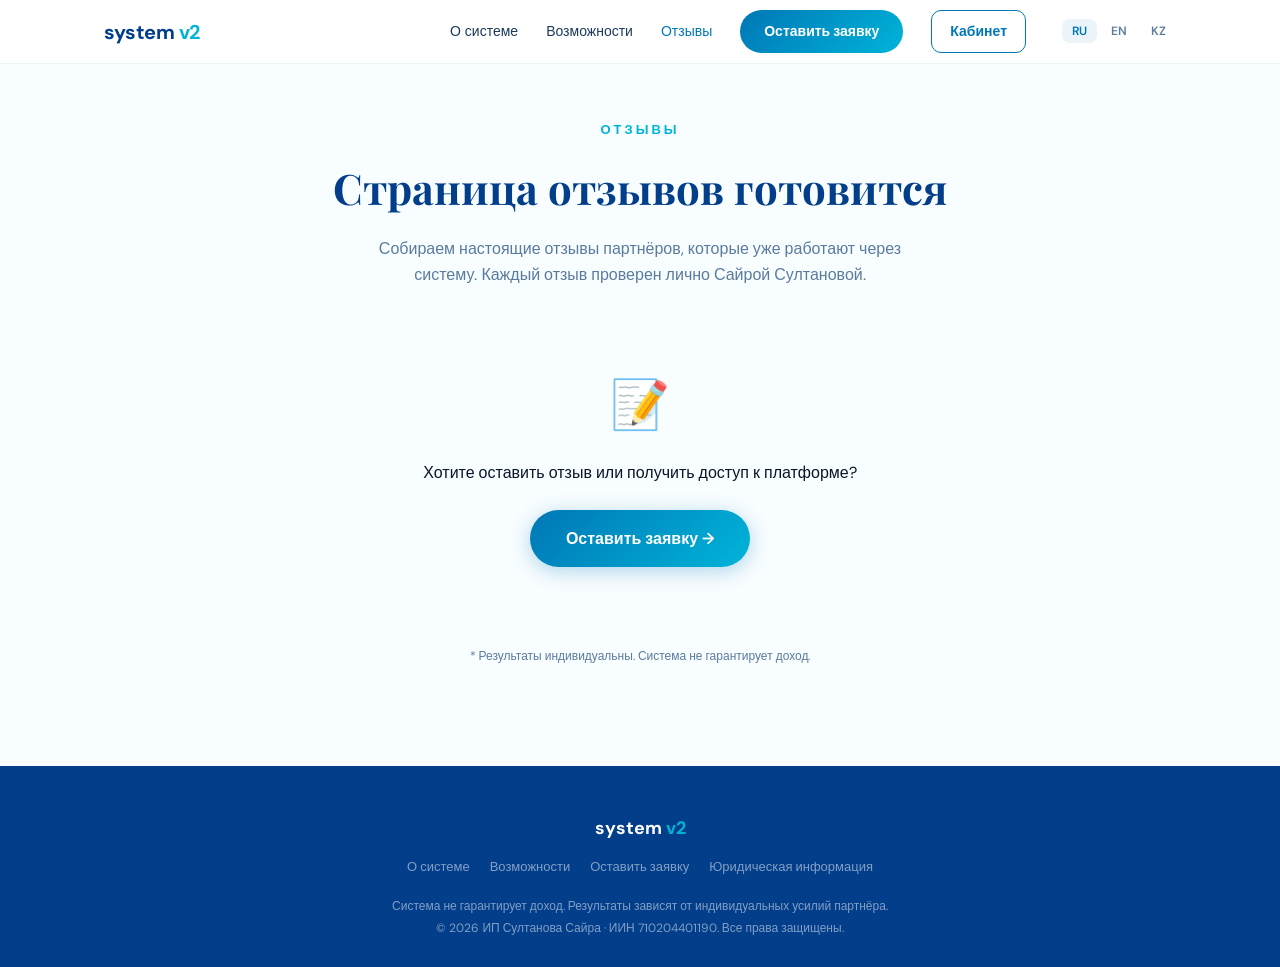
==== reviews.html @ fe2f871b "feat(lp+kb): compliance UTP rewrite + KB reingest from /docs Сессия 2026-05-21 (см. obsidian-vault/d" ====
<!DOCTYPE html>
<html lang="ru">
<head>
  <meta charset="UTF-8">
  <meta name="viewport" content="width=device-width, initial-scale=1.0">
  <title>Отзывы — system v2</title>
  <link rel="icon" type="image/svg+xml" href="assets/images/favicon.svg">
  <link rel="stylesheet" href="assets/css/style.css">
</head>
<body>

<!-- HEADER -->
<header class="header">
  <div class="header-inner">
    <a href="index.html" class="logo">system <b>v2</b></a>
    <nav class="nav">
      <a href="index.html#about" class="nav-link">
        <span data-lang="ru">О системе</span>
        <span data-lang="en">About</span>
        <span data-lang="kz">Жүйе туралы</span>
      </a>
      <a href="index.html#features" class="nav-link">
        <span data-lang="ru">Возможности</span>
        <span data-lang="en">Features</span>
        <span data-lang="kz">Мүмкіндіктер</span>
      </a>
      <a href="reviews.html" class="nav-link" style="color:var(--ocean)">
        <span data-lang="ru">Отзывы</span>
        <span data-lang="en">Reviews</span>
        <span data-lang="kz">Пікірлер</span>
      </a>
      <a href="index.html#join" class="nav-cta">
        <span data-lang="ru">Оставить заявку</span>
        <span data-lang="en">Request access</span>
        <span data-lang="kz">Өтінім қалдыру</span>
      </a>
      <a href="login.html" class="nav-link nav-cabinet">
        <span data-lang="ru">Кабинет</span>
        <span data-lang="en">Dashboard</span>
        <span data-lang="kz">Кабинет</span>
      </a>
      <div class="lang-switch">
        <button class="lang-btn active" data-set-lang="ru">RU</button>
        <button class="lang-btn" data-set-lang="en">EN</button>
        <button class="lang-btn" data-set-lang="kz">KZ</button>
      </div>
    </nav>
    <button class="mobile-menu-btn" onclick="document.querySelector('.nav').classList.toggle('mobile-open')">☰</button>
  </div>
</header>

<section class="section" style="padding-top:120px;">
  <div class="container">
    <div class="section-label">
      <span data-lang="ru">ОТЗЫВЫ</span>
      <span data-lang="en">REVIEWS</span>
      <span data-lang="kz">ПІКІРЛЕР</span>
    </div>
    <div class="section-title">
      <span data-lang="ru">Страница отзывов готовится</span>
      <span data-lang="en">Reviews page is in preparation</span>
      <span data-lang="kz">Пікірлер беті дайындалуда</span>
    </div>
    <div class="section-desc">
      <span data-lang="ru">Собираем настоящие отзывы партнёров, которые уже работают через систему. Каждый отзыв проверен лично Сайрой Султановой.</span>
      <span data-lang="en">We are collecting real reviews from partners already using the system. Every review is personally verified by Saira Sultanova.</span>
      <span data-lang="kz">Жүйе арқылы жұмыс істеп жатқан серіктестердің шынайы пікірлерін жинап жатырмыз. Әр пікір Сайра Сұлтанованың жеке тексеруінен өтеді.</span>
    </div>

    <div style="max-width:600px; margin:48px auto; padding:32px; border:1px solid var(--border); border-radius:16px; text-align:center;">
      <div style="font-size:48px; margin-bottom:16px;">📝</div>
      <p style="font-size:16px; margin-bottom:24px;">
        <span data-lang="ru">Хотите оставить отзыв или получить доступ к платформе?</span>
        <span data-lang="en">Want to leave a review or get access to the platform?</span>
        <span data-lang="kz">Пікір қалдырғыңыз келе ме немесе платформаға қол жеткізгіңіз келе ме?</span>
      </p>
      <a href="index.html#join" class="btn-primary" style="display:inline-block;">
        <span data-lang="ru">Оставить заявку →</span>
        <span data-lang="en">Request access →</span>
        <span data-lang="kz">Өтінім қалдыру →</span>
      </a>
    </div>

    <p style="text-align:center; font-size:12px; color:var(--text-light); margin-top:32px;">
      <span data-lang="ru">* Результаты индивидуальны. Система не гарантирует доход.</span>
      <span data-lang="en">* Results are individual. The system does not guarantee income.</span>
      <span data-lang="kz">* Нәтижелер жеке. Жүйе табысқа кепілдік бермейді.</span>
    </p>
  </div>
</section>

<!-- FOOTER -->
<footer class="footer">
  <div class="footer-inner">
    <div class="footer-logo">system <b>v2</b></div>
    <div class="footer-links">
      <a href="index.html#about">
        <span data-lang="ru">О системе</span><span data-lang="en">About</span><span data-lang="kz">Жүйе туралы</span>
      </a>
      <a href="index.html#features">
        <span data-lang="ru">Возможности</span><span data-lang="en">Features</span><span data-lang="kz">Мүмкіндіктер</span>
      </a>
      <a href="index.html#join">
        <span data-lang="ru">Оставить заявку</span><span data-lang="en">Request access</span><span data-lang="kz">Өтінім қалдыру</span>
      </a>
      <a href="legal.html">
        <span data-lang="ru">Юридическая информация</span><span data-lang="en">Legal</span><span data-lang="kz">Заңды ақпарат</span>
      </a>
    </div>
    <p class="footer-legal">
      <span data-lang="ru">Система не гарантирует доход. Результаты зависят от индивидуальных усилий партнёра.<br>© 2026 ИП Султанова Сайра · ИИН 710204401190. Все права защищены.</span>
      <span data-lang="en">The system does not guarantee income. Results depend on individual efforts.<br>© 2026 IE Sultanova Saira · IIN 710204401190. All rights reserved.</span>
      <span data-lang="kz">Жүйе табысқа кепілдік бермейді. Нәтижелер жеке күш-жігерге байланысты.<br>© 2026 ЖК Сұлтанова Сайра · ЖСН 710204401190. Барлық құқықтар қорғалған.</span>
    </p>
  </div>
</footer>

<script src="assets/js/app.js"></script>
</body>
</html>
---- assets/css/style.css ----
/* ============================================
   SYSTEM V2 — LANDING PAGE STYLES
   Palette: Azure Coast
   ============================================ */

@import url('https://fonts.googleapis.com/css2?family=Playfair+Display:ital,wght@0,400;0,600;0,700;1,400&family=DM+Sans:wght@300;400;500;600;700&display=swap');

/* === VARIABLES === */
:root {
  --ocean: #0077B6;
  --ocean-deep: #023E8A;
  --azure: #00B4D8;
  --sky: #90E0EF;
  --breeze: #CAF0F8;
  --white: #F8FDFF;
  --sand: #FFF8F0;
  --sun: #FFB703;
  --sun-warm: #FB8500;
  --coral: #FF6B6B;
  --text-dark: #0A1628;
  --text-body: #1B3A5C;
  --text-light: #5B7B9E;
  --glass: rgba(255,255,255,0.85);
  --glass-strong: rgba(255,255,255,0.95);
  --radius-sm: 12px;
  --radius-md: 18px;
  --radius-lg: 24px;
  --radius-pill: 60px;
}

/* === RESET === */
*, *::before, *::after { margin: 0; padding: 0; box-sizing: border-box; }
html { scroll-behavior: smooth; }
body {
  font-family: 'DM Sans', -apple-system, sans-serif;
  color: var(--text-dark);
  background: var(--white);
  -webkit-font-smoothing: antialiased;
  -moz-osx-font-smoothing: grayscale;
  line-height: 1.6;
  overflow-x: hidden;
}
img { max-width: 100%; display: block; }
a { text-decoration: none; color: inherit; }
button { cursor: pointer; border: none; background: none; font-family: inherit; }
input, select, textarea { font-family: inherit; }

/* === UTILITY === */
.container { max-width: 1120px; margin: 0 auto; padding: 0 24px; }
[data-lang] { display: none; }
[data-lang="ru"] { display: inline; }

/* === HEADER === */
.header {
  position: fixed;
  top: 0; left: 0; right: 0;
  z-index: 100;
  height: 64px;
  background: var(--glass-strong);
  backdrop-filter: blur(24px);
  -webkit-backdrop-filter: blur(24px);
  border-bottom: 1px solid rgba(0,119,182,0.08);
  transition: box-shadow 0.3s;
}
.header.scrolled { box-shadow: 0 2px 20px rgba(0,119,182,0.08); }
.header-inner {
  max-width: 1120px;
  margin: 0 auto;
  padding: 0 24px;
  height: 100%;
  display: flex;
  align-items: center;
  justify-content: space-between;
}
.logo {
  font-weight: 700;
  font-size: 20px;
  color: var(--ocean-deep);
  letter-spacing: -0.5px;
}
.logo b { color: var(--azure); font-weight: 700; }
.nav { display: flex; align-items: center; gap: 28px; }
.nav-link {
  font-size: 14px;
  font-weight: 500;
  color: var(--text-body);
  transition: color 0.2s;
}
.nav-link:hover { color: var(--ocean); }
.nav-cta {
  display: inline-flex;
  align-items: center;
  padding: 10px 24px;
  background: linear-gradient(135deg, var(--ocean), var(--azure));
  color: #fff;
  font-size: 14px;
  font-weight: 600;
  border-radius: var(--radius-pill);
  transition: transform 0.2s, box-shadow 0.2s;
}
.nav-cta:hover {
  transform: translateY(-1px);
  box-shadow: 0 6px 20px rgba(0,119,182,0.3);
}
.nav-cabinet {
  display: inline-flex;
  align-items: center;
  padding: 9px 18px;
  border: 1.5px solid var(--ocean);
  color: var(--ocean);
  border-radius: 10px;
  font-size: 14px;
  font-weight: 600;
  transition: all 0.2s;
}
.nav-cabinet:hover {
  background: var(--ocean);
  color: #fff;
}
.lang-switch {
  display: flex;
  gap: 4px;
  margin-left: 8px;
}
.lang-btn {
  font-size: 12px;
  font-weight: 600;
  padding: 4px 10px;
  border-radius: 8px;
  color: var(--text-light);
  transition: all 0.2s;
}
.lang-btn:hover, .lang-btn.active {
  color: var(--ocean);
  background: rgba(0,119,182,0.08);
}
.mobile-menu-btn {
  display: none;
  width: 36px; height: 36px;
  align-items: center;
  justify-content: center;
  font-size: 22px;
  color: var(--text-body);
}

/* === BUTTONS === */
.btn-primary {
  display: inline-flex;
  align-items: center;
  gap: 10px;
  padding: 16px 36px;
  background: linear-gradient(135deg, var(--ocean), var(--azure));
  color: #fff;
  font-size: 16px;
  font-weight: 600;
  border-radius: var(--radius-pill);
  transition: all 0.3s;
  box-shadow: 0 4px 20px rgba(0,119,182,0.3);
}
.btn-primary:hover {
  transform: translateY(-2px);
  box-shadow: 0 8px 32px rgba(0,119,182,0.4);
}
.btn-secondary {
  display: inline-flex;
  align-items: center;
  gap: 10px;
  padding: 16px 36px;
  background: var(--glass);
  color: var(--ocean);
  font-size: 16px;
  font-weight: 600;
  border: 2px solid rgba(0,119,182,0.15);
  border-radius: var(--radius-pill);
  backdrop-filter: blur(10px);
  transition: all 0.3s;
}
.btn-secondary:hover {
  border-color: var(--ocean);
  background: rgba(0,119,182,0.04);
}

/* === SECTION COMMON === */
.section { padding: 100px 0; }
.section-alt { background: var(--breeze); }
.section-label {
  font-size: 13px;
  font-weight: 700;
  text-transform: uppercase;
  letter-spacing: 3px;
  color: var(--azure);
  margin-bottom: 14px;
  text-align: center;
}
.section-title {
  font-family: 'Playfair Display', serif;
  font-size: clamp(28px, 3.5vw, 42px);
  font-weight: 700;
  color: var(--ocean-deep);
  text-align: center;
  margin-bottom: 14px;
}
.section-desc {
  font-size: 16px;
  color: var(--text-light);
  text-align: center;
  max-width: 540px;
  margin: 0 auto 48px;
  line-height: 1.6;
}

/* === SECTION BACKGROUNDS === */
.section-bg {
  position: relative;
  background-size: cover;
  background-position: center;
  background-repeat: no-repeat;
  isolation: isolate;
}
.section-bg::before {
  content: '';
  position: absolute;
  inset: 0;
  background: linear-gradient(180deg, rgba(10,22,40,0.82) 0%, rgba(2,62,138,0.78) 100%);
  z-index: -1;
}
.section-bg .section-label { color: var(--sky); }
.section-bg .section-title { color: #fff; }
.section-bg .section-desc { color: rgba(255,255,255,0.78); }
.section-bg .step-card h3 { color: #fff; }
.section-bg .step-card p { color: rgba(255,255,255,0.78); }
.section-bg .step-num { color: var(--sky); }
.section-bg .compare-table {
  background: rgba(255,255,255,0.97);
  border-radius: var(--radius-lg);
  overflow: hidden;
  box-shadow: 0 20px 60px rgba(0,0,0,0.25);
}

.bg-pool { background-image: url('../images/pool.png'); }
.bg-suite { background-image: url('../images/suite.png'); }
.bg-restaurant { background-image: url('../images/restaurant.png'); }
.bg-port { background-image: url('../images/port.png'); }

@media (min-width: 1024px) {
  .section-bg { background-attachment: fixed; }
}

/* === HERO === */
.hero {
  position: relative;
  min-height: 100vh;
  display: flex;
  align-items: center;
  padding: 100px 0 60px;
  overflow: hidden;
}
.hero-video {
  position: absolute;
  inset: 0;
  width: 100%;
  height: 100%;
  object-fit: cover;
  z-index: 0;
}
.hero-overlay {
  position: absolute;
  inset: 0;
  background: linear-gradient(180deg, rgba(248,253,255,0.55) 0%, rgba(202,240,248,0.70) 100%);
  z-index: 1;
}
.hero-bg {
  position: absolute;
  inset: 0;
  background:
    radial-gradient(ellipse at 25% 40%, rgba(144,224,239,0.3) 0%, transparent 60%),
    radial-gradient(ellipse at 75% 20%, rgba(0,180,216,0.15) 0%, transparent 50%),
    radial-gradient(ellipse at 55% 85%, rgba(202,240,248,0.5) 0%, transparent 50%),
    linear-gradient(180deg, var(--white) 0%, var(--breeze) 50%, var(--white) 100%);
  z-index: 0;
}
.hero-bg-image {
  position: absolute;
  inset: 0;
  background-size: cover;
  background-position: center;
  opacity: 0.18;
  z-index: 0;
}
/* Floating orbs */
.orb {
  position: absolute;
  border-radius: 50%;
  filter: blur(70px);
  opacity: 0.35;
  z-index: 0;
  animation: orbFloat 10s ease-in-out infinite;
}
.orb-1 { width: 320px; height: 320px; background: var(--azure); top: 8%; right: 8%; }
.orb-2 { width: 220px; height: 220px; background: var(--sky); bottom: 18%; left: 4%; animation-delay: -4s; }
.orb-3 { width: 160px; height: 160px; background: var(--sun); top: 35%; right: 28%; opacity: 0.18; animation-delay: -7s; }
@keyframes orbFloat {
  0%, 100% { transform: translateY(0) scale(1); }
  50% { transform: translateY(-22px) scale(1.04); }
}
.hero-content {
  position: relative;
  z-index: 2;
  max-width: 660px;
}
.hero-badge {
  display: inline-flex;
  align-items: center;
  gap: 8px;
  background: var(--glass);
  border: 1px solid rgba(0,180,216,0.2);
  padding: 8px 20px;
  border-radius: var(--radius-pill);
  font-size: 13px;
  font-weight: 600;
  color: var(--ocean);
  margin-bottom: 28px;
  backdrop-filter: blur(10px);
  animation: fadeUp 0.7s ease-out;
}
.hero-badge::before {
  content: '';
  width: 8px; height: 8px;
  background: var(--sun);
  border-radius: 50%;
  animation: pulse 2s infinite;
}
@keyframes pulse {
  0%, 100% { opacity: 1; transform: scale(1); }
  50% { opacity: 0.4; transform: scale(1.4); }
}
.hero h1 {
  font-family: 'Playfair Display', serif;
  font-size: clamp(36px, 5vw, 60px);
  font-weight: 700;
  line-height: 1.1;
  color: var(--ocean-deep);
  margin-bottom: 22px;
  animation: fadeUp 0.7s ease-out 0.1s both;
}
.hero h1 em {
  font-style: normal;
  background: linear-gradient(135deg, var(--ocean), var(--azure));
  -webkit-background-clip: text;
  -webkit-text-fill-color: transparent;
  background-clip: text;
}
.hero-sub {
  font-size: 18px;
  line-height: 1.7;
  color: var(--text-body);
  max-width: 520px;
  margin-bottom: 36px;
  animation: fadeUp 0.7s ease-out 0.2s both;
}
.hero-actions {
  display: flex;
  gap: 14px;
  flex-wrap: wrap;
  animation: fadeUp 0.7s ease-out 0.3s both;
}
.hero-stats {
  display: flex;
  gap: 40px;
  margin-top: 56px;
  animation: fadeUp 0.7s ease-out 0.4s both;
}
.hero-stat-num {
  font-family: 'Playfair Display', serif;
  font-size: 34px;
  font-weight: 700;
  color: var(--ocean);
  line-height: 1;
}
.hero-stat-label {
  font-size: 13px;
  color: var(--text-light);
  margin-top: 4px;
  font-weight: 500;
}
@keyframes fadeUp {
  from { opacity: 0; transform: translateY(26px); }
  to { opacity: 1; transform: translateY(0); }
}

/* === PROBLEMS === */
.problems-grid {
  display: grid;
  grid-template-columns: repeat(3, 1fr);
  gap: 20px;
}
.problem-card {
  background: var(--glass-strong);
  border: 1px solid rgba(0,119,182,0.08);
  border-radius: var(--radius-lg);
  padding: 36px 28px;
  text-align: center;
  transition: all 0.3s;
}
.problem-card:hover {
  transform: translateY(-4px);
  box-shadow: 0 12px 40px rgba(0,119,182,0.08);
}
.problem-icon {
  font-size: 40px;
  margin-bottom: 18px;
}
.problem-card h3 {
  font-size: 18px;
  font-weight: 700;
  color: var(--ocean-deep);
  margin-bottom: 10px;
}
.problem-card p {
  font-size: 14px;
  color: var(--text-light);
  line-height: 1.6;
}

/* === FEATURES === */
.features-grid {
  display: grid;
  grid-template-columns: repeat(auto-fit, minmax(250px, 1fr));
  gap: 20px;
}
.feature-card {
  background: var(--glass-strong);
  border: 1px solid rgba(0,180,216,0.1);
  border-radius: var(--radius-lg);
  padding: 32px 24px;
  transition: all 0.3s;
}
.feature-card:hover {
  transform: translateY(-4px);
  box-shadow: 0 12px 40px rgba(0,119,182,0.1);
  border-color: rgba(0,180,216,0.25);
}
.feature-icon {
  width: 52px; height: 52px;
  border-radius: 14px;
  display: flex;
  align-items: center;
  justify-content: center;
  font-size: 24px;
  margin-bottom: 18px;
}
.fi-blue { background: rgba(0,119,182,0.1); }
.fi-azure { background: rgba(0,180,216,0.1); }
.fi-sun { background: rgba(255,183,3,0.12); }
.fi-green { background: rgba(6,214,160,0.1); }
.feature-card h3 {
  font-size: 17px;
  font-weight: 700;
  color: var(--ocean-deep);
  margin-bottom: 8px;
}
.feature-card p {
  font-size: 14px;
  color: var(--text-light);
  line-height: 1.6;
}

/* === STEPS === */
.steps-grid {
  display: grid;
  grid-template-columns: repeat(3, 1fr);
  gap: 24px;
  counter-reset: step;
}
.step-card {
  text-align: center;
  padding: 36px 24px;
  position: relative;
}
.step-num {
  font-family: 'Playfair Display', serif;
  font-size: 56px;
  font-weight: 700;
  color: var(--breeze);
  line-height: 1;
  margin-bottom: 16px;
}
.step-card h3 {
  font-size: 18px;
  font-weight: 700;
  color: var(--ocean-deep);
  margin-bottom: 10px;
}
.step-card p {
  font-size: 14px;
  color: var(--text-light);
  line-height: 1.6;
}

/* === COMPARISON TABLE === */
.compare-table {
  width: 100%;
  max-width: 700px;
  margin: 0 auto;
  border-collapse: separate;
  border-spacing: 0;
  background: var(--glass-strong);
  border-radius: var(--radius-lg);
  overflow: hidden;
  border: 1px solid rgba(0,119,182,0.08);
}
.compare-table th, .compare-table td {
  padding: 16px 20px;
  text-align: center;
  font-size: 14px;
}
.compare-table thead th {
  background: var(--ocean-deep);
  color: #fff;
  font-weight: 700;
  font-size: 15px;
}
.compare-table thead th:first-child { text-align: left; }
.compare-table tbody td {
  border-bottom: 1px solid rgba(0,119,182,0.06);
}
.compare-table tbody td:first-child {
  text-align: left;
  font-weight: 600;
  color: var(--text-body);
}
.compare-table tbody tr:last-child td { border-bottom: none; }
.compare-yes { color: var(--ocean); font-weight: 700; font-size: 18px; }
.compare-no { color: var(--coral); font-size: 18px; }

/* === ACCESS GATE === */
.access-section {
  padding: 80px 0;
  background: linear-gradient(180deg, var(--breeze) 0%, var(--white) 100%);
}
.access-card {
  max-width: 520px;
  margin: 0 auto;
  background: var(--glass-strong);
  border: 1px solid rgba(0,119,182,0.1);
  border-radius: var(--radius-lg);
  padding: 48px 36px;
  text-align: center;
  box-shadow: 0 8px 40px rgba(0,119,182,0.06);
}
.access-card .lock-icon {
  font-size: 48px;
  margin-bottom: 20px;
}
.access-card h2 {
  font-family: 'Playfair Display', serif;
  font-size: 26px;
  color: var(--ocean-deep);
  margin-bottom: 10px;
}
.access-card p {
  font-size: 15px;
  color: var(--text-light);
  margin-bottom: 28px;
  line-height: 1.6;
}
.ref-input-group {
  display: flex;
  gap: 10px;
  max-width: 380px;
  margin: 0 auto 12px;
}
.ref-input-group input {
  flex: 1;
  padding: 14px 18px;
  border: 2px solid rgba(0,119,182,0.15);
  border-radius: var(--radius-sm);
  font-size: 15px;
  outline: none;
  transition: border-color 0.2s;
  text-transform: uppercase;
}
.ref-input-group input:focus {
  border-color: var(--azure);
  box-shadow: 0 0 0 3px rgba(0,180,216,0.1);
}
.ref-input-group button {
  padding: 14px 24px;
  background: linear-gradient(135deg, var(--ocean), var(--azure));
  color: #fff;
  font-weight: 600;
  font-size: 15px;
  border-radius: var(--radius-sm);
  white-space: nowrap;
  transition: all 0.2s;
}
.ref-input-group button:hover {
  box-shadow: 0 4px 16px rgba(0,119,182,0.3);
}
.ref-error {
  color: var(--coral);
  font-size: 13px;
  font-weight: 600;
  margin-top: 8px;
  display: none;
}
.ref-error.show { display: block; }

/* === FORM === */
.form-section {
  padding: 80px 0;
  display: none;
}
.form-section.visible { display: block; }
.form-card {
  max-width: 520px;
  margin: 0 auto;
  background: var(--glass-strong);
  border: 1px solid rgba(0,180,216,0.1);
  border-radius: var(--radius-lg);
  padding: 44px 36px;
  box-shadow: 0 8px 40px rgba(0,119,182,0.06);
}
.form-card h3 {
  font-family: 'Playfair Display', serif;
  font-size: 24px;
  color: var(--ocean-deep);
  text-align: center;
  margin-bottom: 6px;
}
.form-sub {
  font-size: 14px;
  color: var(--text-light);
  text-align: center;
  margin-bottom: 28px;
}
.form-row {
  display: grid;
  grid-template-columns: 1fr 1fr;
  gap: 12px;
}
.form-group { margin-bottom: 16px; }
.form-group label {
  display: block;
  font-size: 13px;
  font-weight: 600;
  color: var(--text-body);
  margin-bottom: 5px;
}
.form-group input,
.form-group select {
  width: 100%;
  padding: 12px 16px;
  border: 1.5px solid rgba(0,119,182,0.15);
  border-radius: var(--radius-sm);
  font-size: 15px;
  color: var(--text-dark);
  background: #fff;
  transition: border-color 0.2s, box-shadow 0.2s;
  outline: none;
}
.form-group input:focus,
.form-group select:focus {
  border-color: var(--azure);
  box-shadow: 0 0 0 3px rgba(0,180,216,0.1);
}
.form-group input::placeholder { color: var(--text-light); opacity: 0.5; }
.form-group input[readonly] {
  background: var(--breeze);
  color: var(--text-light);
}
.form-ref-switch {
  display: inline-block;
  margin-top: 6px;
  font-size: 12px;
  color: var(--ocean);
  text-decoration: underline;
  cursor: pointer;
}
.form-ref-switch:hover { color: var(--ocean-deep); }
.form-consent {
  display: flex;
  align-items: flex-start;
  gap: 10px;
  margin: 18px 0 10px;
}
.form-consent input[type="checkbox"] {
  margin-top: 3px;
  accent-color: var(--ocean);
  width: 16px; height: 16px;
  flex-shrink: 0;
}
.form-consent label {
  font-size: 12px;
  color: var(--text-light);
  line-height: 1.5;
}
.form-consent a { color: var(--ocean); text-decoration: underline; }
.form-submit {
  width: 100%;
  padding: 16px;
  background: linear-gradient(135deg, var(--ocean), var(--azure));
  color: #fff;
  font-size: 16px;
  font-weight: 700;
  border-radius: 14px;
  margin-top: 8px;
  transition: all 0.3s;
  box-shadow: 0 4px 20px rgba(0,119,182,0.3);
}
.form-submit:hover {
  transform: translateY(-2px);
  box-shadow: 0 8px 32px rgba(0,119,182,0.4);
}
.form-submit:disabled {
  opacity: 0.6;
  cursor: not-allowed;
  transform: none;
}

/* === MODAL === */
.modal-overlay {
  position: fixed;
  inset: 0;
  background: rgba(10,25,41,0.6);
  backdrop-filter: blur(8px);
  z-index: 200;
  display: none;
  align-items: center;
  justify-content: center;
  padding: 24px;
}
.modal-overlay.show { display: flex; }
.modal-box {
  background: #fff;
  border-radius: var(--radius-lg);
  padding: 48px 36px;
  text-align: center;
  max-width: 400px;
  width: 100%;
  animation: fadeUp 0.3s ease-out;
}
.modal-box .modal-icon { font-size: 56px; margin-bottom: 16px; }
.modal-box h3 {
  font-family: 'Playfair Display', serif;
  font-size: 22px;
  color: var(--ocean-deep);
  margin-bottom: 10px;
}
.modal-box p {
  font-size: 15px;
  color: var(--text-light);
  margin-bottom: 24px;
}
.modal-close {
  padding: 12px 32px;
  background: linear-gradient(135deg, var(--ocean), var(--azure));
  color: #fff;
  font-weight: 600;
  font-size: 15px;
  border-radius: var(--radius-pill);
}

/* === FOOTER === */
.footer {
  padding: 48px 0 28px;
  background: var(--ocean-deep);
  color: rgba(255,255,255,0.5);
}
.footer-inner {
  max-width: 1120px;
  margin: 0 auto;
  padding: 0 24px;
  text-align: center;
}
.footer-logo {
  font-weight: 700;
  font-size: 18px;
  color: #fff;
  margin-bottom: 14px;
}
.footer-logo b { color: var(--azure); }
.footer-links {
  display: flex;
  justify-content: center;
  flex-wrap: wrap;
  gap: 20px;
  margin-bottom: 18px;
}
.footer-links a {
  font-size: 13px;
  color: rgba(255,255,255,0.5);
  transition: color 0.2s;
}
.footer-links a:hover { color: var(--azure); }
.footer-legal {
  font-size: 12px;
  line-height: 1.8;
  max-width: 500px;
  margin: 0 auto;
}
.footer-legal a { color: var(--azure); }

/* === REVIEWS PAGE === */
.reviews-grid {
  display: grid;
  grid-template-columns: repeat(auto-fit, minmax(300px, 1fr));
  gap: 20px;
}
.review-card {
  background: var(--glass-strong);
  border: 1px solid rgba(0,119,182,0.08);
  border-radius: var(--radius-lg);
  padding: 32px 28px;
}
.review-header {
  display: flex;
  align-items: center;
  gap: 14px;
  margin-bottom: 16px;
}
.review-avatar {
  width: 48px; height: 48px;
  border-radius: 14px;
  background: linear-gradient(135deg, var(--ocean), var(--azure));
  display: flex;
  align-items: center;
  justify-content: center;
  font-size: 16px;
  font-weight: 700;
  color: #fff;
}
.review-name { font-size: 16px; font-weight: 700; color: var(--ocean-deep); }
.review-city { font-size: 12px; color: var(--text-light); }
.review-stars { color: var(--sun); font-size: 16px; margin-bottom: 12px; }
.review-text { font-size: 14px; color: var(--text-body); line-height: 1.7; }

/* === LEGAL PAGE === */
.legal-content {
  max-width: 780px;
  margin: 0 auto;
  padding: 100px 24px 60px;
}
.legal-content h1 {
  font-family: 'Playfair Display', serif;
  font-size: 32px;
  color: var(--ocean-deep);
  margin-bottom: 32px;
}
.legal-content h2 {
  font-size: 22px;
  font-weight: 700;
  color: var(--ocean-deep);
  margin: 40px 0 14px;
  padding-top: 20px;
  border-top: 1px solid rgba(0,119,182,0.08);
}
.legal-content h2:first-of-type { border-top: none; margin-top: 0; }
.legal-content p {
  font-size: 15px;
  color: var(--text-body);
  line-height: 1.8;
  margin-bottom: 14px;
}
.legal-content ul {
  margin: 10px 0 18px 24px;
  font-size: 15px;
  color: var(--text-body);
  line-height: 1.8;
}
.legal-content h3 {
  font-size: 17px;
  font-weight: 700;
  color: var(--ocean-deep);
  margin: 22px 0 10px;
}
.legal-content a {
  color: var(--ocean);
  text-decoration: underline;
}
.legal-content a:hover { color: var(--ocean-deep); }
.legal-intro {
  font-size: 15px;
  color: var(--text-body);
  padding: 16px 18px;
  background: rgba(0,119,182,0.05);
  border-left: 3px solid var(--ocean);
  border-radius: 6px;
  margin-bottom: 10px;
}
.legal-meta {
  font-size: 13px;
  color: var(--text-light);
  margin-bottom: 24px;
}
.legal-table {
  width: 100%;
  border-collapse: collapse;
  margin: 14px 0 20px;
  font-size: 14px;
}
.legal-table td {
  padding: 12px 14px;
  border: 1px solid rgba(0,119,182,0.12);
  vertical-align: top;
  line-height: 1.6;
}
.legal-table tr td:first-child {
  width: 36%;
  background: rgba(0,119,182,0.04);
  color: var(--ocean-deep);
}

/* === RESPONSIVE === */
@media (max-width: 900px) {
  .problems-grid, .steps-grid { grid-template-columns: 1fr; }
  .hero-stats { gap: 24px; }
  .nav { display: none; }
  .mobile-menu-btn { display: flex; }
}
@media (max-width: 640px) {
  .hero { padding: 90px 0 40px; }
  .hero h1 { font-size: 32px; }
  .hero-stats { flex-direction: column; gap: 16px; }
  .section { padding: 60px 0; }
  .form-row { grid-template-columns: 1fr; }
  .ref-input-group { flex-direction: column; }
  .ref-input-group button { width: 100%; }
  .header-inner { padding: 0 16px; }
  .container { padding: 0 16px; }
  .access-card, .form-card { padding: 32px 20px; }
  .compare-table th, .compare-table td { padding: 12px 10px; font-size: 13px; }
}
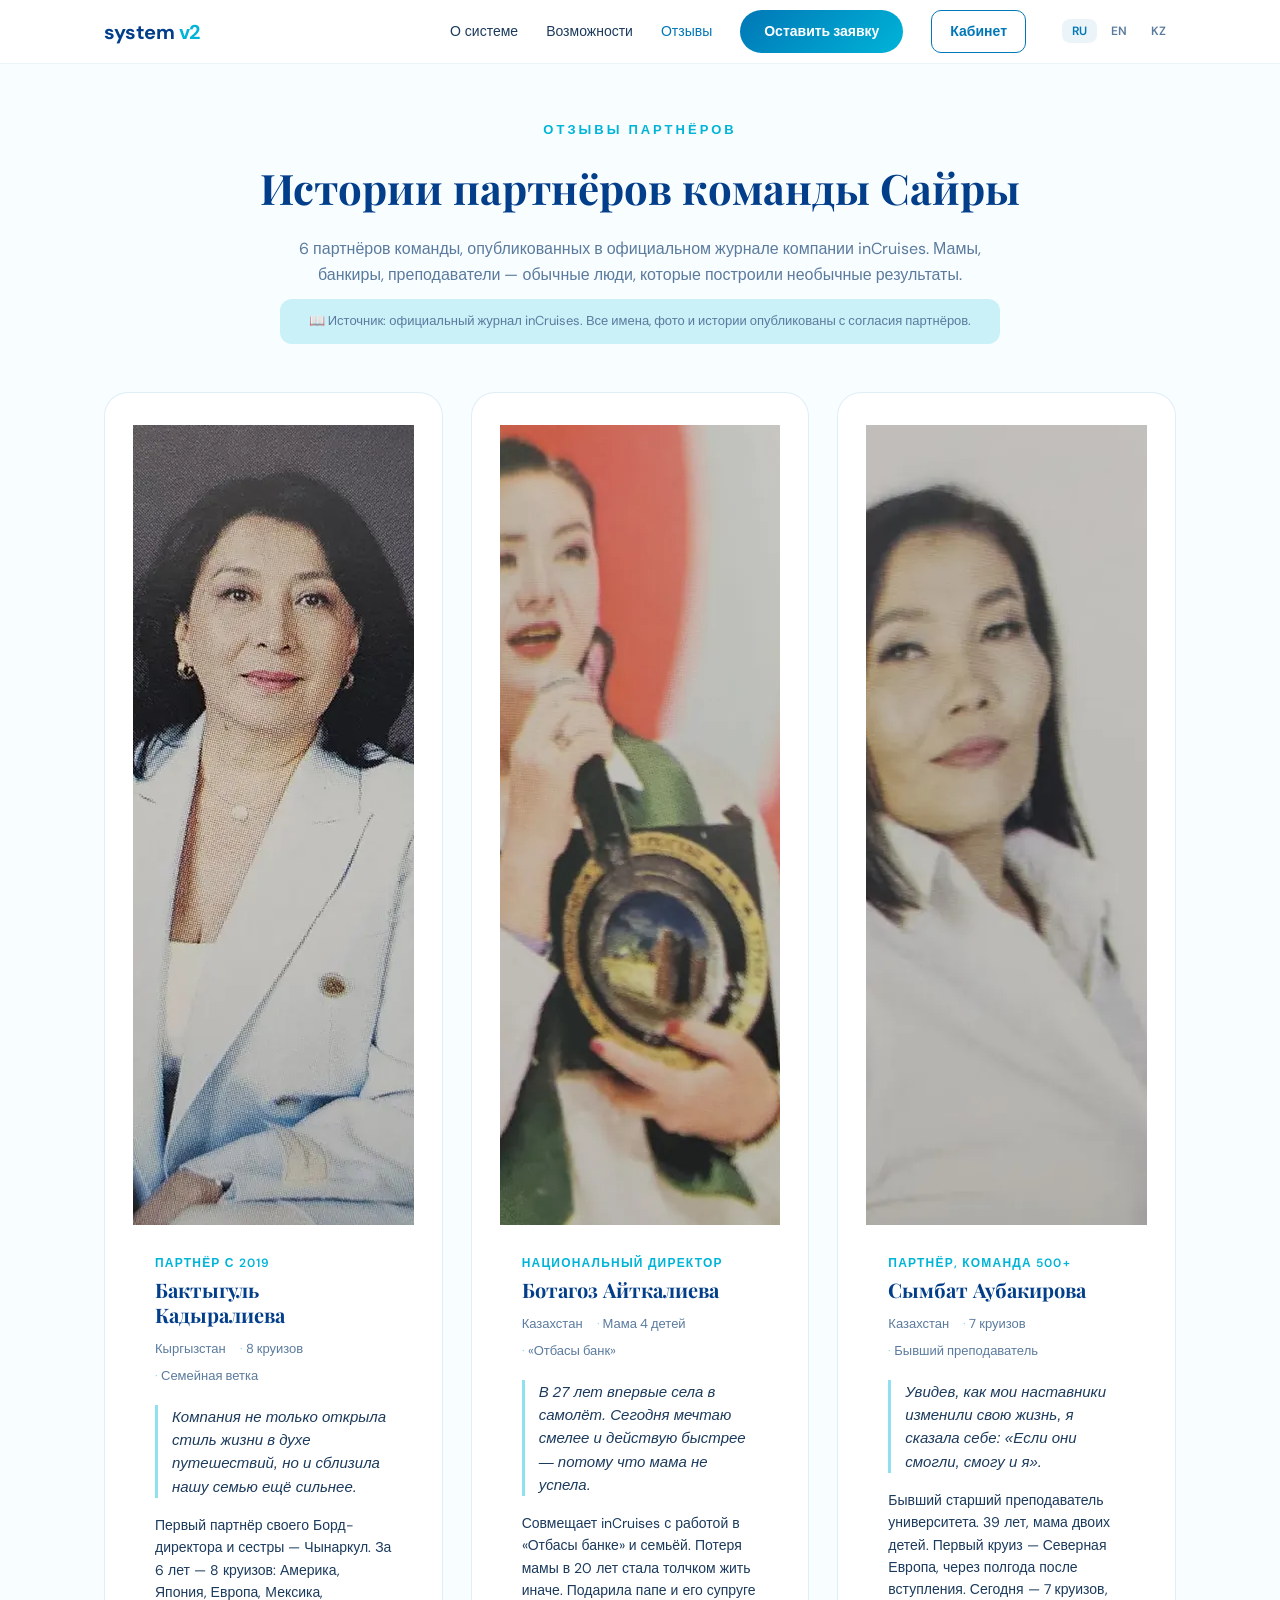
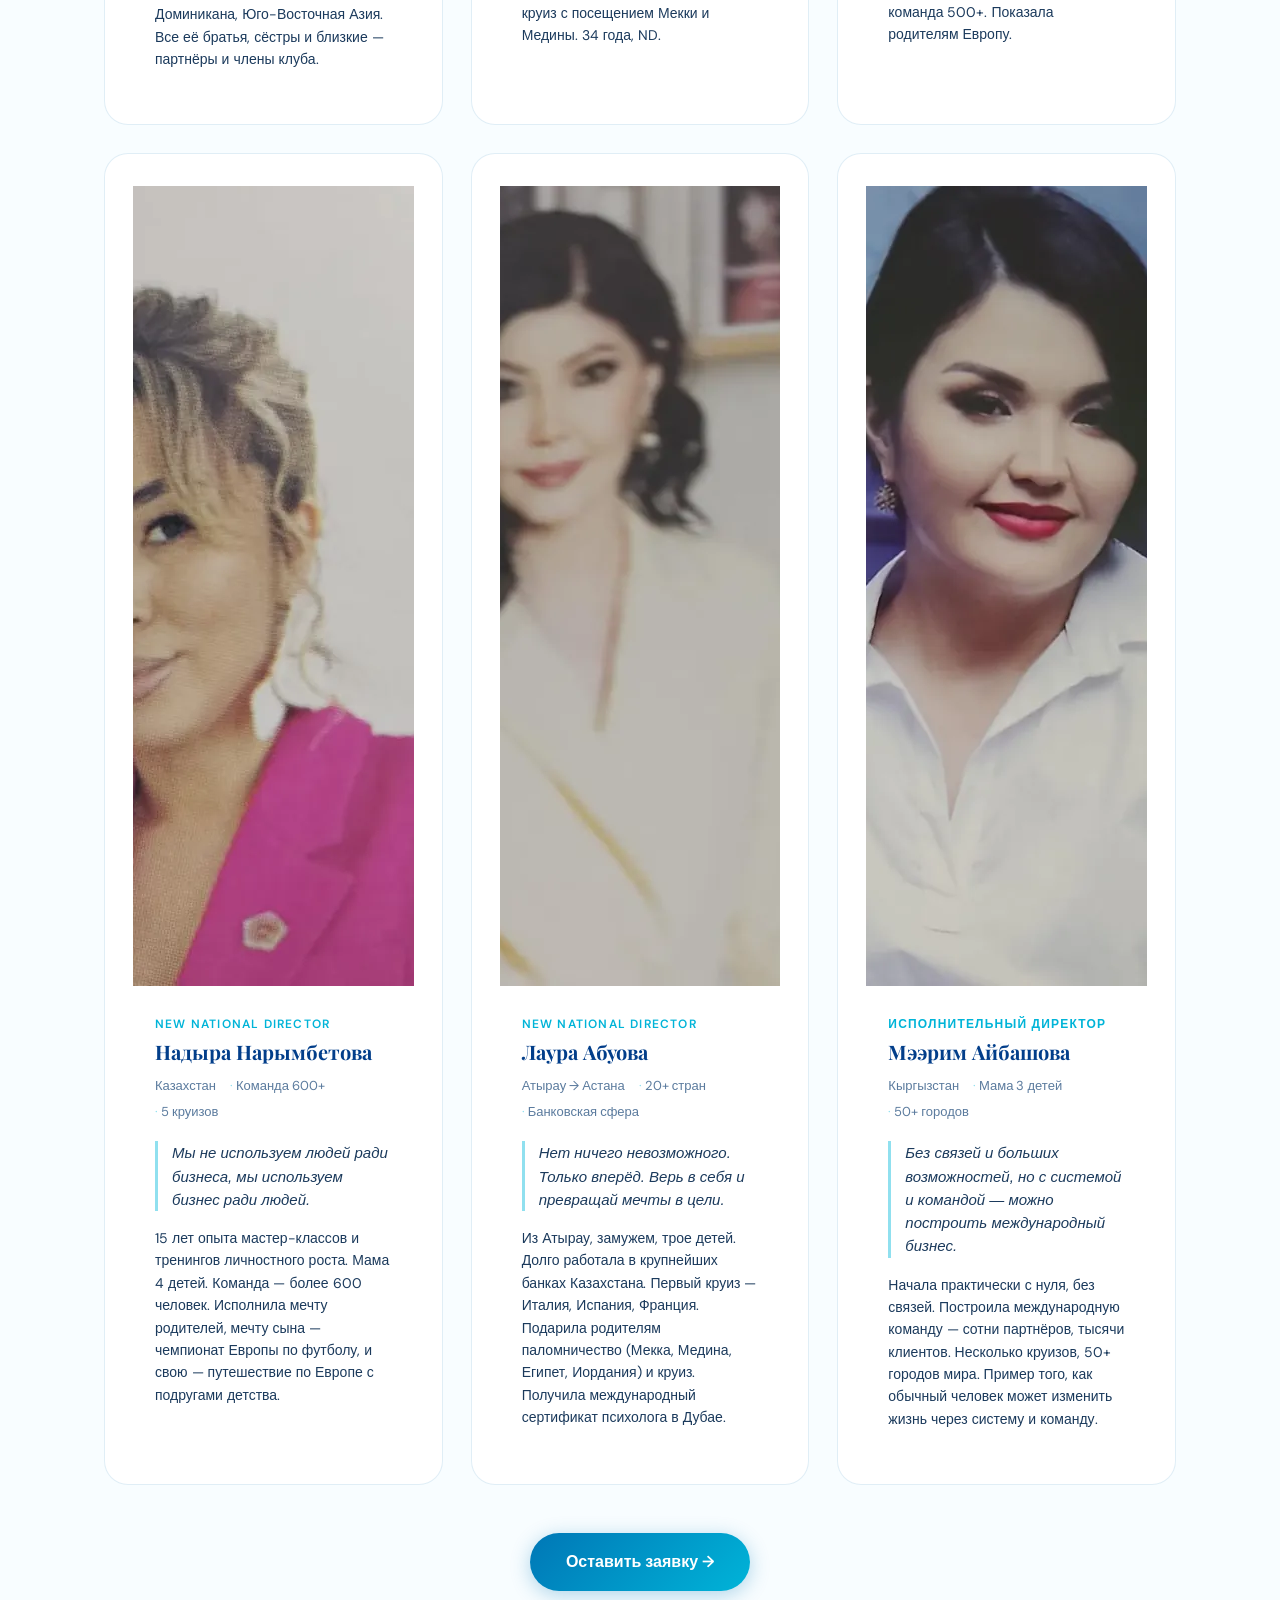
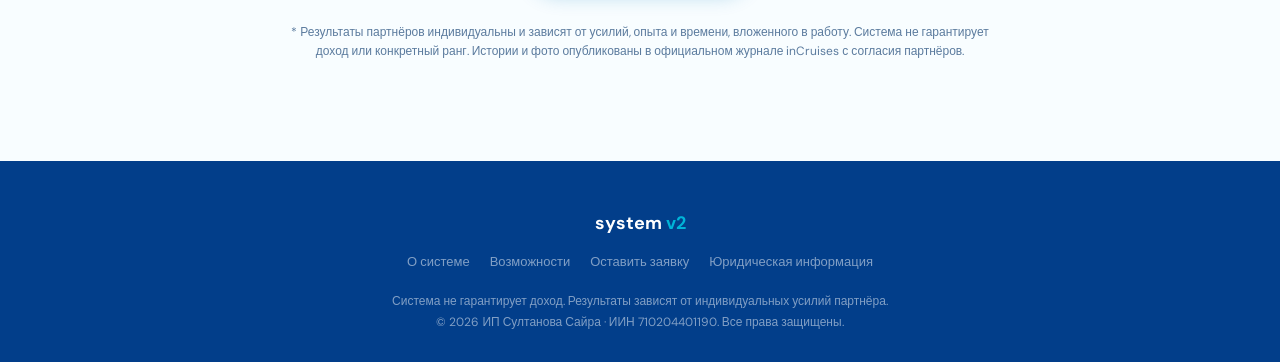
==== commit 122e4736: "feat(reviews): 6 real partners from inCruises magazine Source: official inCruises magazine (consent " ====
--- a/reviews.html
+++ b/reviews.html
@@ -3,9 +3,120 @@
 <head>
   <meta charset="UTF-8">
   <meta name="viewport" content="width=device-width, initial-scale=1.0">
-  <title>Отзывы — system v2</title>
+  <title>Отзывы партнёров — system v2</title>
   <link rel="icon" type="image/svg+xml" href="assets/images/favicon.svg">
   <link rel="stylesheet" href="assets/css/style.css">
+  <style>
+    .reviews-grid {
+      display: grid;
+      grid-template-columns: repeat(3, 1fr);
+      gap: 28px;
+      margin: 48px 0;
+    }
+    @media (max-width: 960px) {
+      .reviews-grid { grid-template-columns: repeat(2, 1fr); gap: 20px; }
+    }
+    @media (max-width: 640px) {
+      .reviews-grid { grid-template-columns: 1fr; gap: 24px; }
+    }
+    .review-card {
+      background: var(--glass-strong);
+      border: 1px solid rgba(0,119,182,0.12);
+      border-radius: var(--radius-lg);
+      overflow: hidden;
+      display: flex;
+      flex-direction: column;
+      transition: transform 0.25s, box-shadow 0.25s;
+    }
+    .review-card:hover {
+      transform: translateY(-4px);
+      box-shadow: 0 16px 40px rgba(0,119,182,0.12);
+    }
+    .review-photo {
+      aspect-ratio: 1/1;
+      width: 100%;
+      object-fit: cover;
+      background: var(--breeze);
+    }
+    .review-body {
+      padding: 24px 22px 22px;
+      display: flex;
+      flex-direction: column;
+      gap: 12px;
+      flex: 1;
+    }
+    .review-name {
+      font-family: 'Playfair Display', serif;
+      font-size: 20px;
+      font-weight: 700;
+      color: var(--ocean-deep);
+      line-height: 1.25;
+    }
+    .review-rank {
+      display: inline-block;
+      font-size: 12px;
+      font-weight: 600;
+      text-transform: uppercase;
+      letter-spacing: 1.2px;
+      color: var(--azure);
+      margin-bottom: 4px;
+    }
+    .review-meta {
+      font-size: 13px;
+      color: var(--text-light);
+      display: flex;
+      flex-wrap: wrap;
+      gap: 6px 14px;
+    }
+    .review-meta span::before {
+      content: '· ';
+      color: var(--sky);
+    }
+    .review-meta span:first-child::before { content: ''; }
+    .review-quote {
+      font-style: italic;
+      font-size: 15px;
+      line-height: 1.55;
+      color: var(--text-body);
+      border-left: 3px solid var(--sky);
+      padding-left: 14px;
+      margin: 6px 0 4px;
+    }
+    .review-story {
+      font-size: 14px;
+      line-height: 1.6;
+      color: var(--text-body);
+    }
+    .reviews-intro {
+      max-width: 720px;
+      margin: 0 auto 12px;
+      text-align: center;
+      font-size: 16px;
+      color: var(--text-light);
+    }
+    .reviews-source {
+      max-width: 720px;
+      margin: 0 auto 36px;
+      text-align: center;
+      font-size: 13px;
+      color: var(--text-light);
+      padding: 12px 18px;
+      background: var(--breeze);
+      border-radius: var(--radius-sm);
+    }
+    .reviews-disclaimer {
+      max-width: 720px;
+      margin: 32px auto 0;
+      text-align: center;
+      font-size: 12px;
+      color: var(--text-light);
+      line-height: 1.6;
+    }
+    .reviews-cta {
+      text-align: center;
+      margin: 48px auto 0;
+    }
+  </style>
 </head>
 <body>
 
@@ -52,28 +163,235 @@
 <section class="section" style="padding-top:120px;">
   <div class="container">
     <div class="section-label">
-      <span data-lang="ru">ОТЗЫВЫ</span>
-      <span data-lang="en">REVIEWS</span>
-      <span data-lang="kz">ПІКІРЛЕР</span>
+      <span data-lang="ru">ОТЗЫВЫ ПАРТНЁРОВ</span>
+      <span data-lang="en">PARTNER REVIEWS</span>
+      <span data-lang="kz">СЕРІКТЕСТЕР ПІКІРІ</span>
     </div>
     <div class="section-title">
-      <span data-lang="ru">Страница отзывов готовится</span>
-      <span data-lang="en">Reviews page is in preparation</span>
-      <span data-lang="kz">Пікірлер беті дайындалуда</span>
-    </div>
-    <div class="section-desc">
-      <span data-lang="ru">Собираем настоящие отзывы партнёров, которые уже работают через систему. Каждый отзыв проверен лично Сайрой Султановой.</span>
-      <span data-lang="en">We are collecting real reviews from partners already using the system. Every review is personally verified by Saira Sultanova.</span>
-      <span data-lang="kz">Жүйе арқылы жұмыс істеп жатқан серіктестердің шынайы пікірлерін жинап жатырмыз. Әр пікір Сайра Сұлтанованың жеке тексеруінен өтеді.</span>
-    </div>
-
-    <div style="max-width:600px; margin:48px auto; padding:32px; border:1px solid var(--border); border-radius:16px; text-align:center;">
-      <div style="font-size:48px; margin-bottom:16px;">📝</div>
-      <p style="font-size:16px; margin-bottom:24px;">
-        <span data-lang="ru">Хотите оставить отзыв или получить доступ к платформе?</span>
-        <span data-lang="en">Want to leave a review or get access to the platform?</span>
-        <span data-lang="kz">Пікір қалдырғыңыз келе ме немесе платформаға қол жеткізгіңіз келе ме?</span>
-      </p>
+      <span data-lang="ru">Истории партнёров команды Сайры</span>
+      <span data-lang="en">Stories from Saira's team partners</span>
+      <span data-lang="kz">Сайра командасының серіктестер тарихы</span>
+    </div>
+    <div class="reviews-intro">
+      <span data-lang="ru">6 партнёров команды, опубликованных в официальном журнале компании inCruises. Мамы, банкиры, преподаватели — обычные люди, которые построили необычные результаты.</span>
+      <span data-lang="en">6 team partners featured in the official inCruises company magazine. Mothers, bankers, teachers — ordinary people with extraordinary results.</span>
+      <span data-lang="kz">inCruises компаниясының ресми журналында жарияланған 6 серіктес. Аналар, банкирлер, оқытушылар — қарапайым адамдар, ерекше нәтижелер.</span>
+    </div>
+    <div class="reviews-source">
+      <span data-lang="ru">📖 Источник: официальный журнал inCruises. Все имена, фото и истории опубликованы с согласия партнёров.</span>
+      <span data-lang="en">📖 Source: official inCruises magazine. All names, photos and stories published with partner consent.</span>
+      <span data-lang="kz">📖 Дереккөз: inCruises ресми журналы. Барлық есімдер, фото және тарихтар серіктестердің келісімімен жарияланды.</span>
+    </div>
+
+    <div class="reviews-grid">
+
+      <!-- Бактыгуль -->
+      <article class="review-card">
+        <img src="assets/images/reviews/baktigul-k.webp" alt="Бактыгуль Кадыралиева" class="review-photo" loading="lazy" width="800" height="800">
+        <div class="review-body">
+          <div>
+            <span class="review-rank">
+              <span data-lang="ru">Партнёр с 2019</span>
+              <span data-lang="en">Partner since 2019</span>
+              <span data-lang="kz">2019-дан серіктес</span>
+            </span>
+            <div class="review-name">
+              <span data-lang="ru">Бактыгуль Кадыралиева</span>
+              <span data-lang="en">Baktigul Kadyralieva</span>
+              <span data-lang="kz">Бақтыгүл Қадыралиева</span>
+            </div>
+          </div>
+          <div class="review-meta">
+            <span data-lang="ru">Кыргызстан</span><span data-lang="en">Kyrgyzstan</span><span data-lang="kz">Қырғызстан</span>
+            <span data-lang="ru">8 круизов</span><span data-lang="en">8 cruises</span><span data-lang="kz">8 круиз</span>
+            <span data-lang="ru">Семейная ветка</span><span data-lang="en">Family team</span><span data-lang="kz">Отбасылық тармақ</span>
+          </div>
+          <blockquote class="review-quote">
+            <span data-lang="ru">Компания не только открыла стиль жизни в духе путешествий, но и сблизила нашу семью ещё сильнее.</span>
+            <span data-lang="en">The company opened not only a travel lifestyle, but brought our family even closer together.</span>
+            <span data-lang="kz">Компания тек саяхат өмір салтын ғана емес, отбасымызды одан да жақын етті.</span>
+          </blockquote>
+          <p class="review-story">
+            <span data-lang="ru">Первый партнёр своего Борд-директора и сестры — Чынаркул. За 6 лет — 8 круизов: Америка, Япония, Европа, Мексика, Доминикана, Юго-Восточная Азия. Все её братья, сёстры и близкие — партнёры и члены клуба.</span>
+            <span data-lang="en">First partner of her Board Director and sister Chinarkul. In 6 years — 8 cruises across America, Japan, Europe, Mexico, Dominican Republic, Southeast Asia. All her siblings and relatives are partners and club members.</span>
+            <span data-lang="kz">Өзінің Борд директоры әрі әпкесі Шынарқұлдың алғашқы серіктесі. 6 жылда 8 круиз: Америка, Жапония, Еуропа, Мексика, Доминикана, Оңтүстік-Шығыс Азия. Бауырлары мен туыстарының барлығы — серіктестер мен мүшелер.</span>
+          </p>
+        </div>
+      </article>
+
+      <!-- Ботагоз -->
+      <article class="review-card">
+        <img src="assets/images/reviews/botagoz-a.webp" alt="Ботагоз Айткалиева" class="review-photo" loading="lazy" width="800" height="800">
+        <div class="review-body">
+          <div>
+            <span class="review-rank">
+              <span data-lang="ru">Национальный директор</span>
+              <span data-lang="en">National Director</span>
+              <span data-lang="kz">Ұлттық директор</span>
+            </span>
+            <div class="review-name">
+              <span data-lang="ru">Ботагоз Айткалиева</span>
+              <span data-lang="en">Botagoz Aitkalieva</span>
+              <span data-lang="kz">Ботагөз Айтқалиева</span>
+            </div>
+          </div>
+          <div class="review-meta">
+            <span data-lang="ru">Казахстан</span><span data-lang="en">Kazakhstan</span><span data-lang="kz">Қазақстан</span>
+            <span data-lang="ru">Мама 4 детей</span><span data-lang="en">Mother of 4</span><span data-lang="kz">4 баланың анасы</span>
+            <span data-lang="ru">«Отбасы банк»</span><span data-lang="en">Otbasy Bank</span><span data-lang="kz">«Отбасы банк»</span>
+          </div>
+          <blockquote class="review-quote">
+            <span data-lang="ru">В 27 лет впервые села в самолёт. Сегодня мечтаю смелее и действую быстрее — потому что мама не успела.</span>
+            <span data-lang="en">At 27 I boarded a plane for the first time. Today I dream bolder and act faster — because mom didn't get to.</span>
+            <span data-lang="kz">27 жасымда алғаш ұшаққа отырдым. Бүгін батыл арман етіп, тез әрекет етемін — өйткені анам үлгермеді.</span>
+          </blockquote>
+          <p class="review-story">
+            <span data-lang="ru">Совмещает inCruises с работой в «Отбасы банке» и семьёй. Потеря мамы в 20 лет стала толчком жить иначе. Подарила папе и его супруге круиз с посещением Мекки и Медины. 34 года, ND.</span>
+            <span data-lang="en">Balances inCruises with Otbasy Bank job and family. Mother's death at age 20 became a catalyst to live differently. Gifted her father and his wife a cruise visiting Mecca and Medina. 34 years old, ND.</span>
+            <span data-lang="kz">inCruises-ті «Отбасы банк» жұмысы мен отбасымен біріктіреді. 20 жасында ананы жоғалту басқаша өмір сүруге түрткі болды. Әкесі мен оның жұбайына Меккеге және Мединаға круиз сыйлады. 34 жас, ND.</span>
+          </p>
+        </div>
+      </article>
+
+      <!-- Сымбат -->
+      <article class="review-card">
+        <img src="assets/images/reviews/symbat-a.webp" alt="Сымбат Аубакирова" class="review-photo" loading="lazy" width="800" height="800">
+        <div class="review-body">
+          <div>
+            <span class="review-rank">
+              <span data-lang="ru">Партнёр, команда 500+</span>
+              <span data-lang="en">Partner, team 500+</span>
+              <span data-lang="kz">Серіктес, команда 500+</span>
+            </span>
+            <div class="review-name">
+              <span data-lang="ru">Сымбат Аубакирова</span>
+              <span data-lang="en">Symbat Aubakirova</span>
+              <span data-lang="kz">Сымбат Әубәкірова</span>
+            </div>
+          </div>
+          <div class="review-meta">
+            <span data-lang="ru">Казахстан</span><span data-lang="en">Kazakhstan</span><span data-lang="kz">Қазақстан</span>
+            <span data-lang="ru">7 круизов</span><span data-lang="en">7 cruises</span><span data-lang="kz">7 круиз</span>
+            <span data-lang="ru">Бывший преподаватель</span><span data-lang="en">Former lecturer</span><span data-lang="kz">Бұрынғы оқытушы</span>
+          </div>
+          <blockquote class="review-quote">
+            <span data-lang="ru">Увидев, как мои наставники изменили свою жизнь, я сказала себе: «Если они смогли, смогу и я».</span>
+            <span data-lang="en">Seeing how my mentors transformed their lives, I said: "If they could, I can too."</span>
+            <span data-lang="kz">Тәлімгерлерімнің өмірі қалай өзгергенін көріп, өзіме айттым: «Олар жасады — мен де жасаймын».</span>
+          </blockquote>
+          <p class="review-story">
+            <span data-lang="ru">Бывший старший преподаватель университета. 39 лет, мама двоих детей. Первый круиз — Северная Европа, через полгода после вступления. Сегодня — 7 круизов, команда 500+. Показала родителям Европу.</span>
+            <span data-lang="en">Former senior university lecturer. 39 years old, mother of two. First cruise — Northern Europe, six months after joining. Today: 7 cruises, team of 500+. Took her parents to see Europe.</span>
+            <span data-lang="kz">Бұрынғы аға оқытушы. 39 жас, екі баланың анасы. Алғашқы круиз — Солтүстік Еуропа, кірген соң жарты жылдан кейін. Бүгін — 7 круиз, 500+ команда. Ата-анасына Еуропаны көрсетті.</span>
+          </p>
+        </div>
+      </article>
+
+      <!-- Надыра -->
+      <article class="review-card">
+        <img src="assets/images/reviews/nadyra-n.webp" alt="Надыра Нарымбетова" class="review-photo" loading="lazy" width="800" height="800">
+        <div class="review-body">
+          <div>
+            <span class="review-rank">
+              <span data-lang="ru">New National Director</span>
+              <span data-lang="en">New National Director</span>
+              <span data-lang="kz">New National Director</span>
+            </span>
+            <div class="review-name">
+              <span data-lang="ru">Надыра Нарымбетова</span>
+              <span data-lang="en">Nadyra Narimbetova</span>
+              <span data-lang="kz">Нәдіра Нарымбетова</span>
+            </div>
+          </div>
+          <div class="review-meta">
+            <span data-lang="ru">Казахстан</span><span data-lang="en">Kazakhstan</span><span data-lang="kz">Қазақстан</span>
+            <span data-lang="ru">Команда 600+</span><span data-lang="en">Team 600+</span><span data-lang="kz">600+ команда</span>
+            <span data-lang="ru">5 круизов</span><span data-lang="en">5 cruises</span><span data-lang="kz">5 круиз</span>
+          </div>
+          <blockquote class="review-quote">
+            <span data-lang="ru">Мы не используем людей ради бизнеса, мы используем бизнес ради людей.</span>
+            <span data-lang="en">We don't use people for business — we use business for people.</span>
+            <span data-lang="kz">Біз бизнес үшін адамдарды емес, адамдар үшін бизнесті қолданамыз.</span>
+          </blockquote>
+          <p class="review-story">
+            <span data-lang="ru">15 лет опыта мастер-классов и тренингов личностного роста. Мама 4 детей. Команда — более 600 человек. Исполнила мечту родителей, мечту сына — чемпионат Европы по футболу, и свою — путешествие по Европе с подругами детства.</span>
+            <span data-lang="en">15 years of experience leading masterclasses and growth training. Mother of 4. Team of 600+. Fulfilled parents' dream, her son's dream — Euro football championship, and her own — Europe trip with childhood friends.</span>
+            <span data-lang="kz">15 жылдық шеберлік сабақтары мен жеке өсу тренинг тәжірибесі. 4 баланың анасы. 600+ команда. Ата-анасының арманын, ұлының арманын — Еуропа футбол чемпионатын, өзінің арманын — балалық достарымен Еуропа сапарын орындады.</span>
+          </p>
+        </div>
+      </article>
+
+      <!-- Лаура -->
+      <article class="review-card">
+        <img src="assets/images/reviews/laura-a.webp" alt="Лаура Абуова" class="review-photo" loading="lazy" width="800" height="800">
+        <div class="review-body">
+          <div>
+            <span class="review-rank">
+              <span data-lang="ru">New National Director</span>
+              <span data-lang="en">New National Director</span>
+              <span data-lang="kz">New National Director</span>
+            </span>
+            <div class="review-name">
+              <span data-lang="ru">Лаура Абуова</span>
+              <span data-lang="en">Laura Abuova</span>
+              <span data-lang="kz">Лаура Әбуова</span>
+            </div>
+          </div>
+          <div class="review-meta">
+            <span data-lang="ru">Атырау → Астана</span><span data-lang="en">Atyrau → Astana</span><span data-lang="kz">Атырау → Астана</span>
+            <span data-lang="ru">20+ стран</span><span data-lang="en">20+ countries</span><span data-lang="kz">20+ ел</span>
+            <span data-lang="ru">Банковская сфера</span><span data-lang="en">Banking background</span><span data-lang="kz">Банк саласы</span>
+          </div>
+          <blockquote class="review-quote">
+            <span data-lang="ru">Нет ничего невозможного. Только вперёд. Верь в себя и превращай мечты в цели.</span>
+            <span data-lang="en">Nothing is impossible. Only forward. Believe in yourself and turn dreams into goals.</span>
+            <span data-lang="kz">Мүмкін емес ештеңе жоқ. Тек алға. Өзіңе сен және армандарды мақсатқа айналдыр.</span>
+          </blockquote>
+          <p class="review-story">
+            <span data-lang="ru">Из Атырау, замужем, трое детей. Долго работала в крупнейших банках Казахстана. Первый круиз — Италия, Испания, Франция. Подарила родителям паломничество (Мекка, Медина, Египет, Иордания) и круиз. Получила международный сертификат психолога в Дубае.</span>
+            <span data-lang="en">From Atyrau, married, three children. Worked many years in Kazakhstan's largest banks. First cruise — Italy, Spain, France. Gifted her parents a pilgrimage (Mecca, Medina, Egypt, Jordan) and a cruise. International psychology certification from Dubai.</span>
+            <span data-lang="kz">Атыраудан, тұрмыста, үш баласы бар. Қазақстанның ірі банктерінде көп жыл жұмыс істеді. Алғашқы круиз — Италия, Испания, Франция. Ата-анасына зияратты (Мекке, Медина, Мысыр, Иордания) және круизді сыйлады. Дубайда халықаралық психология сертификаты.</span>
+          </p>
+        </div>
+      </article>
+
+      <!-- Мээрим -->
+      <article class="review-card">
+        <img src="assets/images/reviews/meerim-a.webp" alt="Мээрим Айбашова" class="review-photo" loading="lazy" width="800" height="800">
+        <div class="review-body">
+          <div>
+            <span class="review-rank">
+              <span data-lang="ru">Исполнительный директор</span>
+              <span data-lang="en">Executive Director</span>
+              <span data-lang="kz">Атқарушы директор</span>
+            </span>
+            <div class="review-name">
+              <span data-lang="ru">Мээрим Айбашова</span>
+              <span data-lang="en">Meerim Aibashova</span>
+              <span data-lang="kz">Мээрим Айбашова</span>
+            </div>
+          </div>
+          <div class="review-meta">
+            <span data-lang="ru">Кыргызстан</span><span data-lang="en">Kyrgyzstan</span><span data-lang="kz">Қырғызстан</span>
+            <span data-lang="ru">Мама 3 детей</span><span data-lang="en">Mother of 3</span><span data-lang="kz">3 баланың анасы</span>
+            <span data-lang="ru">50+ городов</span><span data-lang="en">50+ cities</span><span data-lang="kz">50+ қала</span>
+          </div>
+          <blockquote class="review-quote">
+            <span data-lang="ru">Без связей и больших возможностей, но с системой и командой — можно построить международный бизнес.</span>
+            <span data-lang="en">Without connections or big resources, but with a system and a team — you can build an international business.</span>
+            <span data-lang="kz">Байланыстарсыз және үлкен мүмкіндіктерсіз, бірақ жүйе мен командамен — халықаралық бизнес құруға болады.</span>
+          </blockquote>
+          <p class="review-story">
+            <span data-lang="ru">Начала практически с нуля, без связей. Построила международную команду — сотни партнёров, тысячи клиентов. Несколько круизов, 50+ городов мира. Пример того, как обычный человек может изменить жизнь через систему и команду.</span>
+            <span data-lang="en">Started from scratch, without connections. Built an international team — hundreds of partners, thousands of clients. Several cruises, 50+ cities. An example of how an ordinary person can change their life through system and team.</span>
+            <span data-lang="kz">Іс жүзінде нөлден, байланыссыз бастады. Халықаралық команда құрды — жүздеген серіктестер, мыңдаған клиенттер. Бірнеше круиз, 50+ қала. Қарапайым адам жүйе мен команда арқылы өмірін қалай өзгерте алатынының мысалы.</span>
+          </p>
+        </div>
+      </article>
+
+    </div>
+
+    <div class="reviews-cta">
       <a href="index.html#join" class="btn-primary" style="display:inline-block;">
         <span data-lang="ru">Оставить заявку →</span>
         <span data-lang="en">Request access →</span>
@@ -81,10 +399,10 @@
       </a>
     </div>
 
-    <p style="text-align:center; font-size:12px; color:var(--text-light); margin-top:32px;">
-      <span data-lang="ru">* Результаты индивидуальны. Система не гарантирует доход.</span>
-      <span data-lang="en">* Results are individual. The system does not guarantee income.</span>
-      <span data-lang="kz">* Нәтижелер жеке. Жүйе табысқа кепілдік бермейді.</span>
+    <p class="reviews-disclaimer">
+      <span data-lang="ru">* Результаты партнёров индивидуальны и зависят от усилий, опыта и времени, вложенного в работу. Система не гарантирует доход или конкретный ранг. Истории и фото опубликованы в официальном журнале inCruises с согласия партнёров.</span>
+      <span data-lang="en">* Partner results are individual and depend on effort, experience and time invested. The system does not guarantee income or a specific rank. Stories and photos published in the official inCruises magazine with partner consent.</span>
+      <span data-lang="kz">* Серіктестердің нәтижелері жеке және күш-жігерге, тәжірибеге және жұмсалған уақытқа байланысты. Жүйе табысқа немесе нақты атаққа кепілдік бермейді. Тарихтар мен фото inCruises ресми журналында серіктестердің келісімімен жарияланды.</span>
     </p>
   </div>
 </section>
